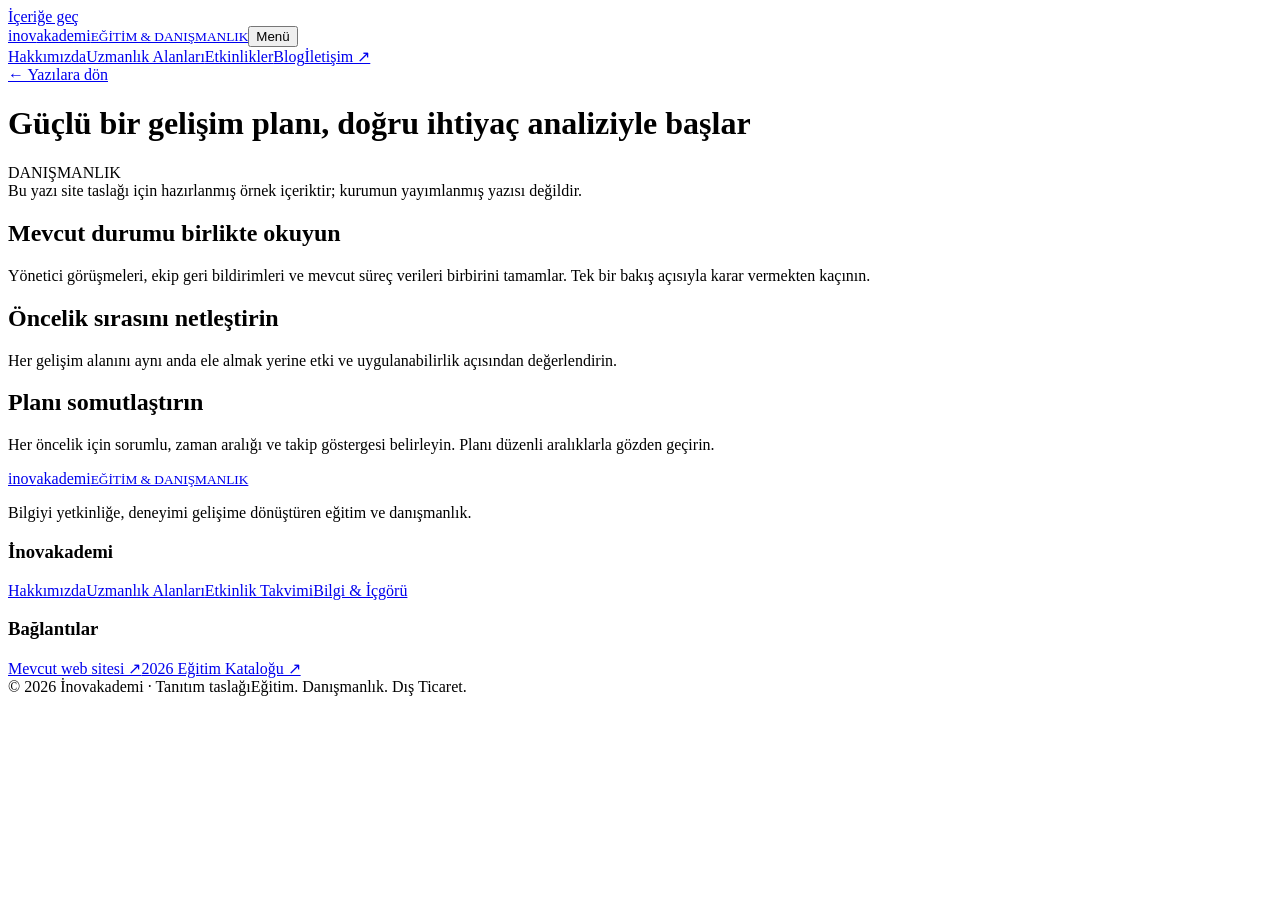
==== blog-analiz.html @ 39fcd48b "Add files via upload" ====
<!doctype html><html lang="tr"><head><meta charset="utf-8"><meta name="viewport" content="width=device-width, initial-scale=1"><title>Güçlü bir gelişim planı, doğru ihtiyaç analiziyle başlar | İnovakademi</title><meta name="description" content="İnovakademi: Kurumsal eğitim, danışmanlık ve dış ticarette deneyimle gelişen çözümler."><meta name="theme-color" content="#101f46"><link rel="stylesheet" href="assets/style.css"><script src="assets/main.js" defer></script></head><body><a class="skip" href="#main">İçeriğe geç</a><header><div class="wrap nav"><a class="brand" href="index.html" aria-label="İnovakademi ana sayfa">inov<span>akademi</span><small>EĞİTİM & DANIŞMANLIK</small></a><button class="menu" type="button" aria-expanded="false" aria-controls="navigation">Menü</button><nav id="navigation" aria-label="Ana gezinme"><a href="index.html#hakkimizda">Hakkımızda</a><a href="index.html#uzmanlik">Uzmanlık Alanları</a><a href="index.html#etkinlikler">Etkinlikler</a><a href="index.html#blog">Blog</a><a class="button" href="index.html#iletisim">İletişim ↗</a></nav></div></header><main id="main" class="wrap article"><a class="text-link" href="index.html#blog">← Yazılara dön</a><h1>Güçlü bir gelişim planı, doğru ihtiyaç analiziyle başlar</h1><span class="meta">DANIŞMANLIK</span><div class="demo">Bu yazı site taslağı için hazırlanmış örnek içeriktir; kurumun yayımlanmış yazısı değildir.</div><h2>Mevcut durumu birlikte okuyun</h2><p>Yönetici görüşmeleri, ekip geri bildirimleri ve mevcut süreç verileri birbirini tamamlar. Tek bir bakış açısıyla karar vermekten kaçının.</p><h2>Öncelik sırasını netleştirin</h2><p>Her gelişim alanını aynı anda ele almak yerine etki ve uygulanabilirlik açısından değerlendirin.</p><h2>Planı somutlaştırın</h2><p>Her öncelik için sorumlu, zaman aralığı ve takip göstergesi belirleyin. Planı düzenli aralıklarla gözden geçirin.</p></main><footer><div class="wrap"><div class="footer-grid"><div><a class="brand" href="index.html">inov<span>akademi</span><small>EĞİTİM & DANIŞMANLIK</small></a><p>Bilgiyi yetkinliğe, deneyimi gelişime dönüştüren eğitim ve danışmanlık.</p></div><div><h3>İnovakademi</h3><a href="index.html#hakkimizda">Hakkımızda</a><a href="index.html#uzmanlik">Uzmanlık Alanları</a><a href="index.html#etkinlikler">Etkinlik Takvimi</a><a href="index.html#blog">Bilgi & İçgörü</a></div><div><h3>Bağlantılar</h3><a href="https://inovakademi.com/" target="_blank" rel="noopener noreferrer">Mevcut web sitesi ↗</a><a href="https://inovakademi.com/wp-content/uploads/2026/08/Inovakademi-Egitim-Katalogu-2026.pdf" target="_blank" rel="noopener noreferrer">2026 Eğitim Kataloğu ↗</a></div></div><div class="legal"><span>© 2026 İnovakademi · Tanıtım taslağı</span><span>Eğitim. Danışmanlık. Dış Ticaret.</span></div></div></footer></body></html>
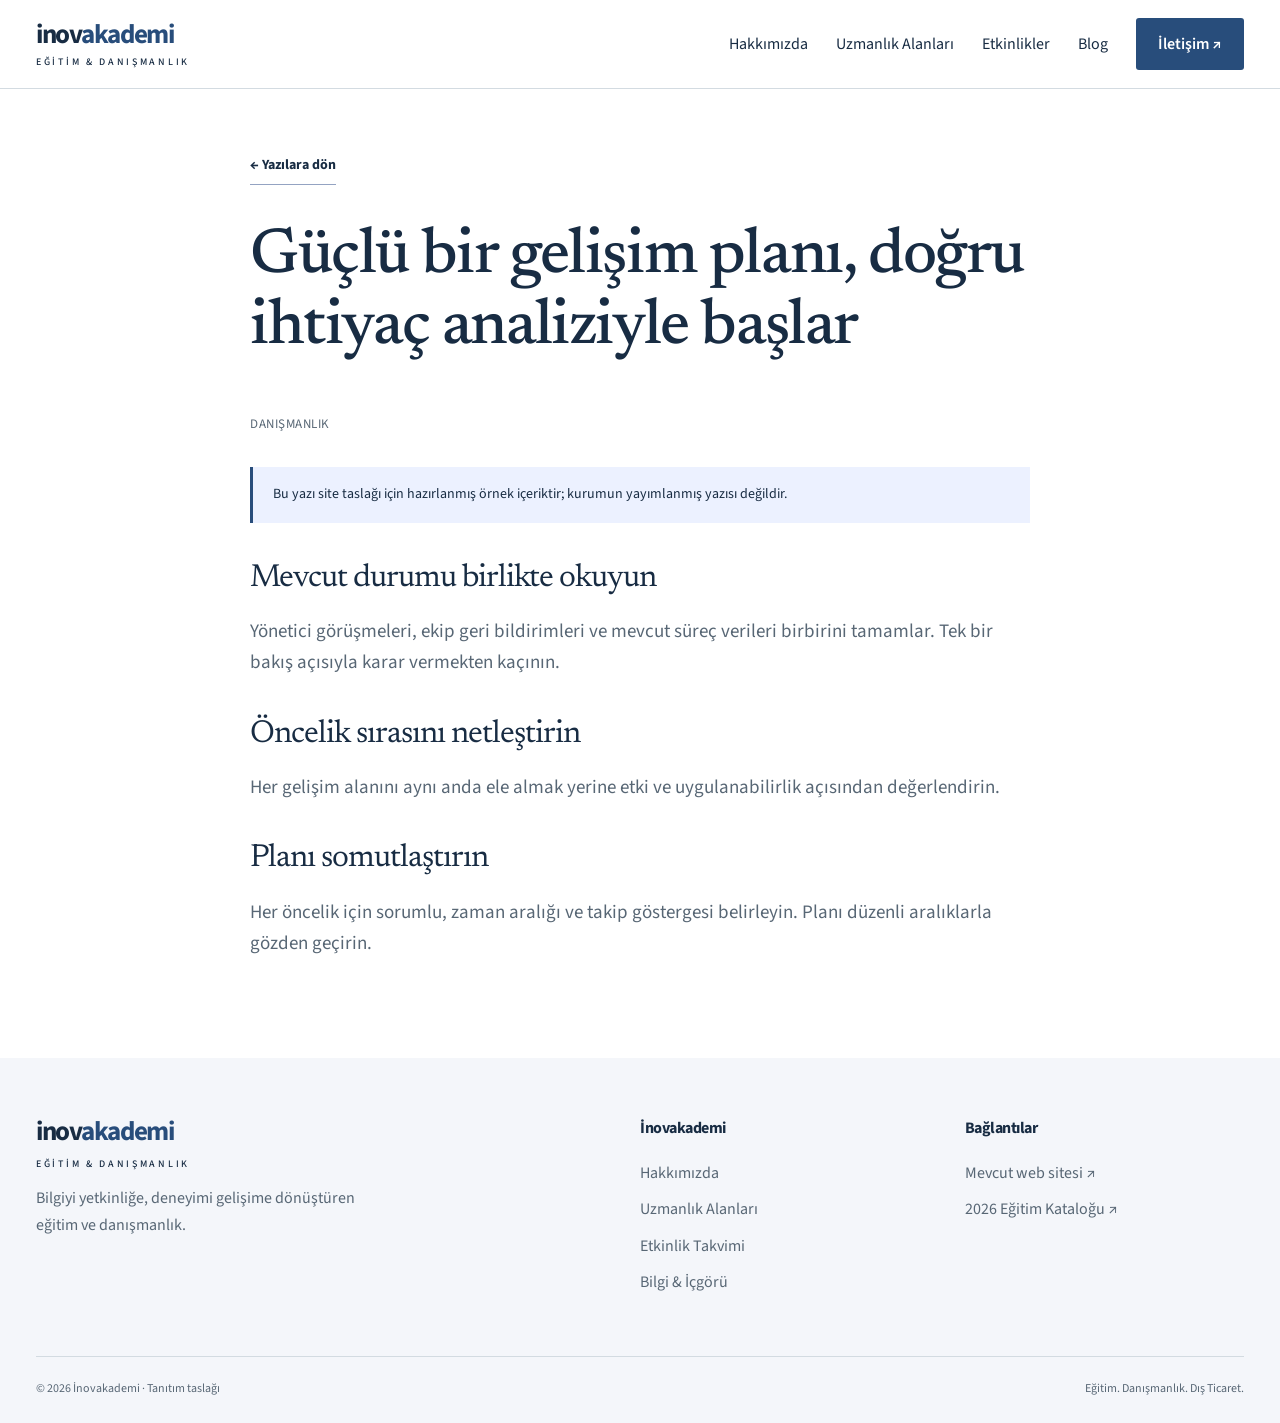
==== commit 5ea91d27: "Add files via upload" ====
--- a/blog-analiz.html
+++ b/blog-analiz.html
@@ -1 +1,84 @@
-<!doctype html><html lang="tr"><head><meta charset="utf-8"><meta name="viewport" content="width=device-width, initial-scale=1"><title>Güçlü bir gelişim planı, doğru ihtiyaç analiziyle başlar | İnovakademi</title><meta name="description" content="İnovakademi: Kurumsal eğitim, danışmanlık ve dış ticarette deneyimle gelişen çözümler."><meta name="theme-color" content="#101f46"><link rel="stylesheet" href="assets/style.css"><script src="assets/main.js" defer></script></head><body><a class="skip" href="#main">İçeriğe geç</a><header><div class="wrap nav"><a class="brand" href="index.html" aria-label="İnovakademi ana sayfa">inov<span>akademi</span><small>EĞİTİM & DANIŞMANLIK</small></a><button class="menu" type="button" aria-expanded="false" aria-controls="navigation">Menü</button><nav id="navigation" aria-label="Ana gezinme"><a href="index.html#hakkimizda">Hakkımızda</a><a href="index.html#uzmanlik">Uzmanlık Alanları</a><a href="index.html#etkinlikler">Etkinlikler</a><a href="index.html#blog">Blog</a><a class="button" href="index.html#iletisim">İletişim ↗</a></nav></div></header><main id="main" class="wrap article"><a class="text-link" href="index.html#blog">← Yazılara dön</a><h1>Güçlü bir gelişim planı, doğru ihtiyaç analiziyle başlar</h1><span class="meta">DANIŞMANLIK</span><div class="demo">Bu yazı site taslağı için hazırlanmış örnek içeriktir; kurumun yayımlanmış yazısı değildir.</div><h2>Mevcut durumu birlikte okuyun</h2><p>Yönetici görüşmeleri, ekip geri bildirimleri ve mevcut süreç verileri birbirini tamamlar. Tek bir bakış açısıyla karar vermekten kaçının.</p><h2>Öncelik sırasını netleştirin</h2><p>Her gelişim alanını aynı anda ele almak yerine etki ve uygulanabilirlik açısından değerlendirin.</p><h2>Planı somutlaştırın</h2><p>Her öncelik için sorumlu, zaman aralığı ve takip göstergesi belirleyin. Planı düzenli aralıklarla gözden geçirin.</p></main><footer><div class="wrap"><div class="footer-grid"><div><a class="brand" href="index.html">inov<span>akademi</span><small>EĞİTİM & DANIŞMANLIK</small></a><p>Bilgiyi yetkinliğe, deneyimi gelişime dönüştüren eğitim ve danışmanlık.</p></div><div><h3>İnovakademi</h3><a href="index.html#hakkimizda">Hakkımızda</a><a href="index.html#uzmanlik">Uzmanlık Alanları</a><a href="index.html#etkinlikler">Etkinlik Takvimi</a><a href="index.html#blog">Bilgi & İçgörü</a></div><div><h3>Bağlantılar</h3><a href="https://inovakademi.com/" target="_blank" rel="noopener noreferrer">Mevcut web sitesi ↗</a><a href="https://inovakademi.com/wp-content/uploads/2026/08/Inovakademi-Egitim-Katalogu-2026.pdf" target="_blank" rel="noopener noreferrer">2026 Eğitim Kataloğu ↗</a></div></div><div class="legal"><span>© 2026 İnovakademi · Tanıtım taslağı</span><span>Eğitim. Danışmanlık. Dış Ticaret.</span></div></div></footer></body></html>+<!doctype html><html lang="tr"><head><meta charset="utf-8"><meta name="viewport" content="width=device-width, initial-scale=1"><title>Güçlü bir gelişim planı, doğru ihtiyaç analiziyle başlar | İnovakademi</title><meta name="description" content="İnovakademi: Kurumsal eğitim, danışmanlık ve dış ticarette deneyimle gelişen çözümler."><meta name="theme-color" content="#101f46"><style>
+@font-face {
+  font-family: 'Newsreader';
+  font-style: normal;
+  font-weight: 400;
+  font-display: swap;
+  src: url(font-0.woff2) format('woff2');
+}
+@font-face {
+  font-family: 'Newsreader';
+  font-style: normal;
+  font-weight: 500;
+  font-display: swap;
+  src: url(font-1.woff2) format('woff2');
+}
+@font-face {
+  font-family: 'Source Sans 3';
+  font-style: normal;
+  font-weight: 400;
+  font-display: swap;
+  src: url(font-2.woff2) format('woff2');
+}
+@font-face {
+  font-family: 'Source Sans 3';
+  font-style: normal;
+  font-weight: 500;
+  font-display: swap;
+  src: url(font-3.woff2) format('woff2');
+}
+@font-face {
+  font-family: 'Source Sans 3';
+  font-style: normal;
+  font-weight: 600;
+  font-display: swap;
+  src: url(font-4.woff2) format('woff2');
+}
+@font-face {
+  font-family: 'Source Sans 3';
+  font-style: normal;
+  font-weight: 700;
+  font-display: swap;
+  src: url(font-5.woff2) format('woff2');
+}
+/* Marka renklerini buradan değiştirebilirsiniz. */
+:root{--navy:#101f46;--ink:#172541;--blue:#335fff;--muted:#58657c;--paper:#f4f6fa;--line:#dce2ed;--radius:22px}*{box-sizing:border-box}html{scroll-behavior:smooth;scroll-padding-top:100px}body{margin:0;font-family:Arial,Helvetica,sans-serif;color:var(--ink);background:white;line-height:1.65}a{color:inherit;text-decoration:none}button{font:inherit}a:focus-visible,button:focus-visible{outline:3px solid #557cff;outline-offset:6px}a:hover{color:#335fff}.wrap{width:min(1180px,calc(100% - 64px));margin:auto}.skip{position:absolute;left:20px;top:-100px;background:white;padding:12px;z-index:99}.skip:focus{top:10px}header{position:sticky;top:0;background:#fffffff5;backdrop-filter:blur(16px);z-index:20;border-bottom:1px solid var(--line)}.nav{min-height:88px;display:flex;align-items:center;justify-content:space-between;gap:30px}.brand{font-size:27px;font-weight:800;letter-spacing:-1.3px;line-height:1}.brand span{color:var(--blue)}.brand small{display:block;font-size:10px;letter-spacing:3.1px;font-weight:500;margin-top:9px}nav{display:flex;align-items:center;gap:27px;font-size:14px}.menu{display:none;background:white;border:1px solid var(--line);border-radius:8px;padding:8px 12px}.button{display:inline-flex;align-items:center;justify-content:center;gap:22px;background:var(--blue);color:white;border-radius:9px;padding:14px 22px;font-size:14px;font-weight:bold;transition:transform .2s,background .2s}.button:hover{background:#254bda;color:white;transform:translateY(-2px)}.button.light{background:white;color:var(--navy)}.hero{background:var(--navy);color:white;overflow:hidden;position:relative}.hero-inner{padding:95px 0 65px;position:relative}.eyebrow{text-transform:uppercase;letter-spacing:2.5px;font-size:12px;font-weight:bold;display:block;margin-bottom:24px;color:#506380}.hero .eyebrow{color:#b8c8ef}.hero h1{font-size:clamp(44px,5.4vw,74px);line-height:1.08;letter-spacing:-3px;max-width:800px;margin:0 0 28px;font-weight:500}.hero h1 em{font-style:normal;color:#9cb6ff}.hero p{color:#c5cfe2;max-width:555px;font-size:17px;margin:0 0 32px}.actions{display:flex;gap:24px;align-items:center;flex-wrap:wrap}.text-link{font-size:14px;font-weight:bold;border-bottom:1px solid #94a3c2;padding:9px 0}.hero-bottom{display:flex;justify-content:space-between;gap:20px;border-top:1px solid #ffffff26;margin-top:75px;padding-top:23px;color:#c5cfe2;font-size:12px;letter-spacing:1px}.orbit{position:absolute;right:-275px;top:25px;width:720px;height:720px;border:1px solid #ffffff20;border-radius:50%;pointer-events:none}.orbit:before,.orbit:after{content:'';position:absolute;inset:65px;border:1px solid #ffffff20;border-radius:50%}.orbit:after{inset:135px;border-color:#789cff66}.hero-inner>*{position:relative}.section{padding:90px 0}.section-head{display:flex;justify-content:space-between;align-items:end;gap:32px;margin-bottom:36px}h2{font-size:clamp(30px,3.2vw,44px);line-height:1.2;letter-spacing:-1.4px;font-weight:500;margin:0}h3{line-height:1.35;letter-spacing:-.5px}p{color:var(--muted)}.section-head p{max-width:390px;margin:0;font-size:15px}.stats{display:grid;grid-template-columns:repeat(3,1fr);border-bottom:1px solid var(--line);padding:48px 0;gap:40px}.stat{border-right:1px solid var(--line);padding-right:24px}.stat:last-child{border:0}.stat strong{display:block;font-size:46px;font-weight:500;line-height:1.2;letter-spacing:-2px}.stat span{display:block;margin-top:10px;font-size:14px;color:var(--muted)}.grid{display:grid;grid-template-columns:repeat(3,1fr);gap:23px}.service{padding:30px;background:var(--paper);border-radius:var(--radius)}.number{font-size:13px;color:var(--blue);font-weight:bold}.service h3{font-size:23px;margin:36px 0 14px}.service p{font-size:15px;margin:0}.tinted{background:var(--paper)}.event{display:flex;align-items:center;gap:28px;padding:28px 0;border-top:1px solid #d4dce8}.date{flex-shrink:0;width:76px;text-align:center;background:white;border:1px solid var(--line);border-radius:12px;padding:9px}.date strong{font-size:29px;line-height:1.2;display:block;font-weight:500}.date span{font-size:12px;color:var(--muted)}.event-info{flex:1}.meta{color:var(--muted);font-size:12px;letter-spacing:.7px}.event h3{font-size:23px;font-weight:500;margin:7px 0}.event .arrow{width:42px;height:42px;border:1px solid #c8d2e1;border-radius:50%;display:grid;place-items:center;font-size:20px}.event:hover h3{color:var(--blue)}.note{font-size:13px;color:var(--muted);margin-top:24px}.blog-card{border:1px solid var(--line);border-radius:var(--radius);overflow:hidden;transition:transform .2s}.blog-card:hover{transform:translateY(-5px)}.blog-art{height:190px;background:var(--navy);padding:26px;display:flex;justify-content:space-between;align-items:end;color:white;font-size:35px;letter-spacing:-1px;line-height:1.1}.blog-art b{align-self:start;font-size:12px;letter-spacing:2px;font-weight:normal}.blog-art.two{background:#dce6f7;color:var(--navy)}.blog-art.three{background:#345bf0}.blog-copy{padding:25px}.blog-copy h3{font-size:21px;font-weight:500;margin:12px 0 24px}.blog-copy .read{font-size:14px;font-weight:bold}.cta{background:var(--navy);color:white;border-radius:var(--radius);padding:46px;display:flex;align-items:center;justify-content:space-between;gap:35px;margin-bottom:75px}.cta p{color:#bdc9e0;margin-bottom:0}.cta h2{font-size:34px}footer{padding:60px 0 25px;background:#f4f6fa}.footer-grid{display:grid;grid-template-columns:2fr 1fr 1fr;gap:45px}.footer-grid p{max-width:360px;font-size:14px}.footer-grid h3{font-size:14px;margin:0 0 20px}.footer-grid a:not(.brand){display:block;font-size:14px;color:var(--muted);margin-bottom:10px}.legal{margin-top:50px;padding-top:22px;border-top:1px solid var(--line);display:flex;justify-content:space-between;gap:20px;color:var(--muted);font-size:12px}.article{max-width:780px;padding-top:60px;padding-bottom:80px;min-height:60vh}.article h1{font-size:clamp(34px,5vw,54px);line-height:1.12;letter-spacing:-1.8px;font-weight:500}.article h2{font-size:26px;margin:36px 0 16px}.article p,.article li{font-size:17px;color:var(--muted)}.demo{background:#ecf1ff;border-left:3px solid var(--blue);padding:16px 20px;font-size:14px;margin:30px 0}.hero h1,.hero p,.hero .actions{animation:arrive .85s both}.hero p{animation-delay:.1s}.hero .actions{animation-delay:.2s}@keyframes arrive{from{opacity:0;transform:translateY(15px)}to{opacity:1;transform:none}}@media(max-width:900px){nav{gap:15px}.nav{gap:15px}.hero h1{max-width:650px}.grid{gap:15px}.service{padding:24px}.section{padding:65px 0}.section-head{align-items:start;flex-direction:column}.hero-inner{padding-top:70px}}@media(max-width:700px){.wrap{width:calc(100% - 36px)}.nav{min-height:76px;flex-wrap:wrap}.brand{font-size:24px}.menu{display:block}nav{width:100%;flex-direction:column;align-items:stretch;padding-bottom:20px;gap:0}nav a{padding:12px 0}html.js nav{display:none}html.js nav.open{display:flex}.hero-inner{padding:55px 0 30px}.hero h1{font-size:46px;letter-spacing:-2px}.hero p{font-size:16px}.hero-bottom{margin-top:45px;flex-direction:column;font-size:11px}.orbit{right:-520px}.stats{gap:22px;grid-template-columns:1fr;padding:35px 0}.stat{border-right:0;border-bottom:1px solid var(--line);padding-bottom:22px}.stat strong{font-size:39px}.stat:last-child{padding-bottom:0}.grid{grid-template-columns:1fr;gap:20px}.service h3{margin-top:20px}.event{gap:16px}.event h3{font-size:19px}.event .arrow{display:none}.date{width:65px}.cta{padding:28px;flex-direction:column;align-items:start;margin-bottom:45px}.cta h2{font-size:29px}.footer-grid{grid-template-columns:1fr 1fr;gap:28px}.footer-grid>div:first-child{grid-column:1/-1}.legal{flex-direction:column}.section{padding:50px 0}}@media(prefers-reduced-motion:reduce){html{scroll-behavior:auto}*,*:before,*:after{animation:none!important;transition:none!important}}
+
+
+/* Eylül 2026 — video açılışı ve editoryal tipografi */
+:root{--blue:#284d7b;--navy:#122442;--ink:#182c43;--paper:#f2f4f5;--muted:#586775;--line:#d3dbe1;--radius:5px}body{font-family:'Source Sans 3',Arial,sans-serif;font-size:18px}h1,h2,.stat strong{font-family:'Newsreader',Georgia,serif;font-weight:400;font-optical-sizing:auto}h2{font-size:clamp(34px,3.5vw,49px);letter-spacing:-1px}.wrap{width:min(1240px,calc(100% - 72px))}.brand{font-family:'Source Sans 3',Arial,sans-serif;letter-spacing:-1.3px}.brand small{font-size:10px;letter-spacing:2.7px}nav{font-size:16px;gap:28px}.button{border-radius:3px;font-size:16px;font-weight:600;padding:13px 22px;gap:20px}.eyebrow{font-size:13px;letter-spacing:1.8px;font-weight:600}.section{padding:84px 0}.section-head p{font-size:18px}.hero{margin:18px;border:8px solid var(--navy);border-radius:3px;background:#14293d;isolation:isolate}.hero-video{position:absolute;inset:0;width:100%;height:100%;object-fit:cover;object-position:50% 50%;z-index:-3}.hero:after{content:'';position:absolute;inset:0;z-index:-2;background:linear-gradient(90deg,rgba(6,20,35,.85),rgba(6,20,35,.47) 56%,rgba(6,20,35,.17)),linear-gradient(0deg,rgba(6,20,35,.75),transparent 60%);pointer-events:none}.hero-inner{min-height:min(780px,calc(100svh - 140px));padding:80px 0 30px;display:flex;flex-direction:column;justify-content:center}.hero .eyebrow{color:#e3eaf0}.hero h1{font-size:clamp(58px,6.5vw,94px);line-height:1.01;letter-spacing:-2.8px;max-width:850px;margin:0 0 25px;text-wrap:balance}.hero h1 em{color:#fff;font-style:normal}.hero p{color:#e2e7eb;font-size:20px;max-width:580px;line-height:1.55}.hero .actions{gap:28px}.hero .text-link{color:white;font-size:16px}.hero-bottom{margin-top:70px;padding-top:20px;color:#e2e7eb;align-items:center;letter-spacing:.4px;font-size:14px}.video-toggle{color:white;background:#0c203955;border:1px solid #ffffff70;border-radius:3px;padding:9px 15px;cursor:pointer;font-size:14px;min-height:44px}.video-toggle:hover{background:#10233e}.video-status{font-size:13px;color:#e2e7eb;max-width:270px}.video-tools{display:flex;align-items:center;gap:15px}.reading-strip{display:grid;grid-template-columns:170px 1fr 1fr 1fr;gap:27px;padding-top:28px;padding-bottom:30px;border-bottom:1px solid var(--line)}.reading-label{color:var(--muted);font-size:13px;letter-spacing:1.3px;padding-top:5px}.reading-strip a{display:block;border-left:1px solid var(--line);padding-left:25px;font-size:18px;line-height:1.3}.reading-strip a span{display:block;font-size:12px;letter-spacing:1px;color:var(--muted);margin-bottom:9px}.reading-strip a b{font-weight:500}.stats{padding:50px 0 42px}.stat strong{font-size:53px;letter-spacing:-1px}.stat span{font-size:16px}.service{border-radius:0;background:none;padding:25px 30px 10px 0;border-top:2px solid var(--navy)}.service h3{font-family:'Newsreader',Georgia,serif;font-size:31px;line-height:1.14;font-weight:400;margin:25px 0 18px}.service p{font-size:18px}.number{font-size:13px;letter-spacing:.8px}.event h3{font-size:24px;font-weight:500;letter-spacing:-.3px}.meta{font-size:13px;letter-spacing:.5px}.date{border-radius:3px}.date strong{font-family:'Newsreader',Georgia,serif;font-size:34px}.event .arrow{border-radius:0;border:0;font-size:25px}.blog-card{border:0;border-top:1px solid var(--line);border-radius:0}.blog-card:hover{transform:none}.blog-art{height:auto;min-height:92px;background:transparent!important;color:var(--muted)!important;border-bottom:1px solid var(--line);padding:20px 0;align-items:center;font-family:'Newsreader',Georgia,serif;font-size:26px}.blog-art b{font-family:'Source Sans 3',Arial,sans-serif;align-self:center;color:var(--muted);font-size:14px}.blog-copy{padding:24px 0}.blog-copy h3{font-family:'Newsreader',Georgia,serif;font-size:29px;letter-spacing:-.4px;line-height:1.15}.blog-copy .read{font-size:16px;font-weight:500}.cta{border-radius:3px;padding:48px;align-items:stretch}.cta h2{font-size:43px}.contact-intro{flex:1;min-width:0}.contact-options{min-width:300px;display:grid;gap:0}.contact-card{display:flex;flex-direction:column;gap:6px;color:#fff;border-bottom:1px solid #ffffff40;padding:16px 0}.contact-card:hover{color:#d1e2f4}.contact-card strong{font-size:24px;font-weight:400;overflow-wrap:anywhere}.contact-label{font-size:12px;letter-spacing:1.7px;display:flex;justify-content:space-between}.contact-card>span:last-child{font-size:14px;color:#c4d1e2}.contact-intro .contact-demo{font-size:13px;color:#c4d1e2;margin-top:22px}.footer-grid p,.footer-grid a:not(.brand){font-size:16px}.footer-grid h3{font-size:16px}.article h1{font-size:clamp(42px,5vw,66px);letter-spacing:-1.4px}.article p,.article li{font-size:19px}.article h2{font-size:32px}.note{font-size:14px}a:focus-visible,button:focus-visible{outline:3px solid #6b9bd0;outline-offset:4px}.hero h1,.hero p,.hero .actions{animation:none}@media(max-width:1000px){nav{gap:16px;font-size:14px}.hero-inner{min-height:660px}.reading-strip{grid-template-columns:1fr 1fr 1fr}.reading-label{grid-column:1/-1}.reading-strip a:first-of-type{border:0;padding-left:0}.cta{flex-direction:column}.contact-options{grid-template-columns:1fr 1fr;gap:24px}}@media(max-width:700px){.wrap{width:calc(100% - 36px)}.hero{margin:8px;border-width:5px}.hero-inner{min-height:660px;padding:50px 0 24px}.hero h1{font-size:clamp(47px,11vw,64px);letter-spacing:-1.4px;line-height:1.04}.hero p{font-size:18px}.hero-bottom{margin-top:40px;align-items:start;gap:18px}.hero-bottom>span{font-size:12px}.hero .actions{gap:18px}.hero-video{object-position:60% center}.reading-strip{grid-template-columns:1fr;gap:0;padding:20px 0}.reading-label{padding-bottom:15px}.reading-strip a,.reading-strip a:first-of-type{border:0;border-top:1px solid var(--line);padding:14px 0;display:block}.reading-strip a span{margin-bottom:5px}.section{padding:52px 0}.service{padding:22px 0 10px}.cta{padding:28px}.cta h2{font-size:35px}.contact-options{grid-template-columns:1fr;min-width:0;gap:0}.video-tools{align-items:start;flex-direction:column;gap:6px}.stat strong{font-size:47px}.section-head p{font-size:17px}nav{font-size:16px}.article{padding-top:40px}.article h1{overflow-wrap:anywhere}}@media(prefers-reduced-motion:reduce){html{scroll-behavior:auto}}
+
+</style></head><body><a class="skip" href="#main">İçeriğe geç</a><header><div class="wrap nav"><a class="brand" href="index.html" aria-label="İnovakademi ana sayfa">inov<span>akademi</span><small>EĞİTİM & DANIŞMANLIK</small></a><button class="menu" type="button" aria-expanded="false" aria-controls="navigation">Menü</button><nav id="navigation" aria-label="Ana gezinme"><a href="index.html#hakkimizda">Hakkımızda</a><a href="index.html#uzmanlik">Uzmanlık Alanları</a><a href="index.html#etkinlikler">Etkinlikler</a><a href="index.html#blog">Blog</a><a class="button" href="index.html#iletisim">İletişim ↗</a></nav></div></header><main id="main" class="wrap article"><a class="text-link" href="index.html#blog">← Yazılara dön</a><h1>Güçlü bir gelişim planı, doğru ihtiyaç analiziyle başlar</h1><span class="meta">DANIŞMANLIK</span><div class="demo">Bu yazı site taslağı için hazırlanmış örnek içeriktir; kurumun yayımlanmış yazısı değildir.</div><h2>Mevcut durumu birlikte okuyun</h2><p>Yönetici görüşmeleri, ekip geri bildirimleri ve mevcut süreç verileri birbirini tamamlar. Tek bir bakış açısıyla karar vermekten kaçının.</p><h2>Öncelik sırasını netleştirin</h2><p>Her gelişim alanını aynı anda ele almak yerine etki ve uygulanabilirlik açısından değerlendirin.</p><h2>Planı somutlaştırın</h2><p>Her öncelik için sorumlu, zaman aralığı ve takip göstergesi belirleyin. Planı düzenli aralıklarla gözden geçirin.</p></main><footer><div class="wrap"><div class="footer-grid"><div><a class="brand" href="index.html">inov<span>akademi</span><small>EĞİTİM & DANIŞMANLIK</small></a><p>Bilgiyi yetkinliğe, deneyimi gelişime dönüştüren eğitim ve danışmanlık.</p></div><div><h3>İnovakademi</h3><a href="index.html#hakkimizda">Hakkımızda</a><a href="index.html#uzmanlik">Uzmanlık Alanları</a><a href="index.html#etkinlikler">Etkinlik Takvimi</a><a href="index.html#blog">Bilgi & İçgörü</a></div><div><h3>Bağlantılar</h3><a href="https://inovakademi.com/" target="_blank" rel="noopener noreferrer">Mevcut web sitesi ↗</a><a href="https://inovakademi.com/wp-content/uploads/2026/08/Inovakademi-Egitim-Katalogu-2026.pdf" target="_blank" rel="noopener noreferrer">2026 Eğitim Kataloğu ↗</a></div></div><div class="legal"><span>© 2026 İnovakademi · Tanıtım taslağı</span><span>Eğitim. Danışmanlık. Dış Ticaret.</span></div></div></footer><script>
+// Menü, klavye kullanımı ve ekrana girince çalışan deneyim sayacı.
+document.documentElement.classList.add('js');
+const menu = document.querySelector('.menu');
+const nav = document.querySelector('#navigation');
+function closeMenu(){nav.classList.remove('open');menu.setAttribute('aria-expanded','false');menu.textContent='Menü';}
+menu.addEventListener('click',()=>{const open=nav.classList.toggle('open');menu.setAttribute('aria-expanded',String(open));menu.textContent=open?'Kapat':'Menü';});
+nav.querySelectorAll('a').forEach(a=>a.addEventListener('click',closeMenu));
+document.addEventListener('keydown',e=>{if(e.key==='Escape' && nav.classList.contains('open')){closeMenu();menu.focus();}});
+const reduced=window.matchMedia('(prefers-reduced-motion: reduce)').matches;
+const count=document.querySelector('[data-count]');
+if(count && !reduced && 'IntersectionObserver' in window){const observer=new IntersectionObserver(entries=>{if(!entries[0].isIntersecting)return;observer.disconnect();let start;const target=Number(count.dataset.count);function tick(now){if(!start)start=now;const t=Math.min((now-start)/1000,1);count.textContent=Math.round(target*(1-Math.pow(1-t,3)))+'+';if(t<1)requestAnimationFrame(tick);}requestAnimationFrame(tick);},{threshold:.6});observer.observe(count);}
+
+
+// Video dekoratiftir; ses, hareket ve veri tercihlerine saygı gösterir.
+const video=document.querySelector('.hero-video');
+if(video){
+ const control=document.querySelector('.video-toggle');
+ const status=document.querySelector('.video-status');
+ const media=window.matchMedia('(prefers-reduced-motion: reduce)');
+ let userPaused=false,started=false;
+ function label(){control.textContent=video.paused?'Videoyu oynat':'Videoyu duraklat';control.setAttribute('aria-label',control.textContent);}
+ async function play(){if(!started){video.src=video.dataset.src;started=true;}video.muted=true;try{await video.play();status.textContent='';}catch(e){status.textContent='Video için oynat düğmesine basın.';}label();}
+ control.hidden=false;
+ control.addEventListener('click',()=>{if(video.paused){userPaused=false;play();}else{userPaused=true;video.pause();}});
+ video.addEventListener('play',label);video.addEventListener('pause',label);
+ video.addEventListener('error',()=>{status.textContent='Video yüklenemedi; kapak görseli gösteriliyor.';video.removeAttribute('src');video.load();started=false;userPaused=true;label();});
+ if(!media.matches && !navigator.connection?.saveData)play();
+ document.addEventListener('visibilitychange',()=>{if(document.hidden)video.pause();else if(started && !userPaused && !media.matches)play();});
+ media.addEventListener('change',e=>{if(e.matches)video.pause();});
+ label();
+}
+
+</script></body></html>
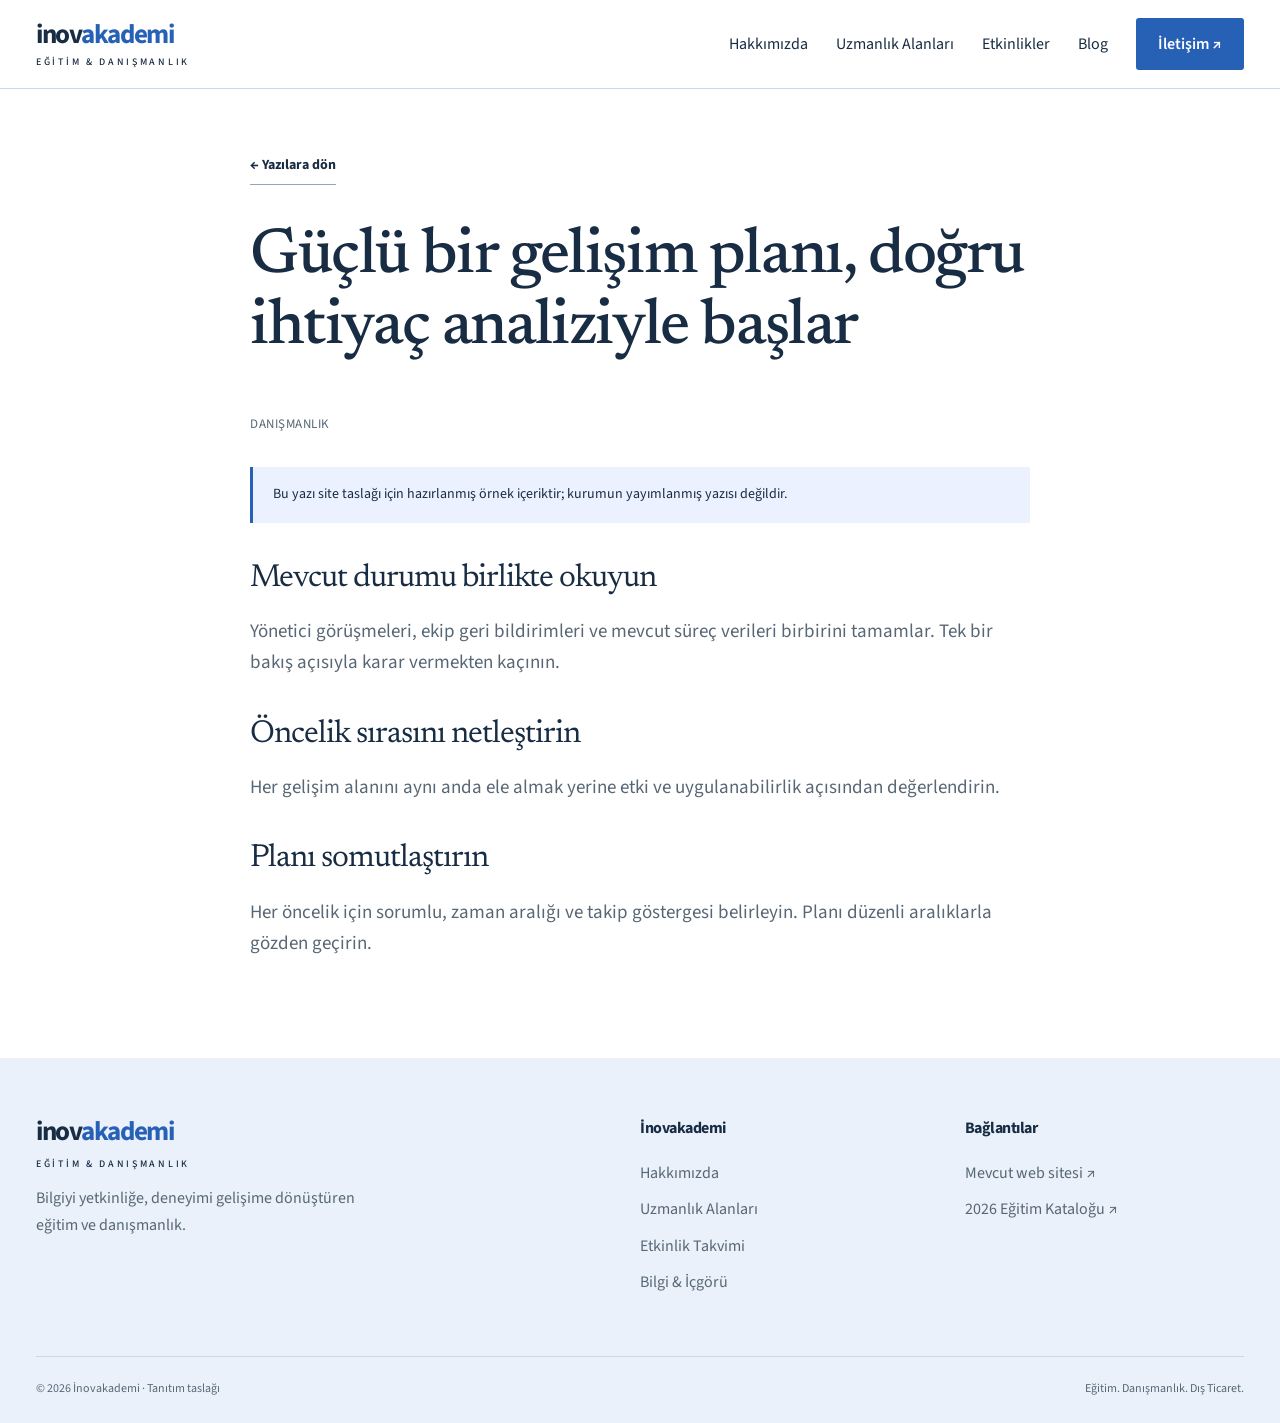
==== commit 524af075: "Add files via upload" ====
--- a/blog-analiz.html
+++ b/blog-analiz.html
@@ -48,6 +48,10 @@
 /* Eylül 2026 — video açılışı ve editoryal tipografi */
 :root{--blue:#284d7b;--navy:#122442;--ink:#182c43;--paper:#f2f4f5;--muted:#586775;--line:#d3dbe1;--radius:5px}body{font-family:'Source Sans 3',Arial,sans-serif;font-size:18px}h1,h2,.stat strong{font-family:'Newsreader',Georgia,serif;font-weight:400;font-optical-sizing:auto}h2{font-size:clamp(34px,3.5vw,49px);letter-spacing:-1px}.wrap{width:min(1240px,calc(100% - 72px))}.brand{font-family:'Source Sans 3',Arial,sans-serif;letter-spacing:-1.3px}.brand small{font-size:10px;letter-spacing:2.7px}nav{font-size:16px;gap:28px}.button{border-radius:3px;font-size:16px;font-weight:600;padding:13px 22px;gap:20px}.eyebrow{font-size:13px;letter-spacing:1.8px;font-weight:600}.section{padding:84px 0}.section-head p{font-size:18px}.hero{margin:18px;border:8px solid var(--navy);border-radius:3px;background:#14293d;isolation:isolate}.hero-video{position:absolute;inset:0;width:100%;height:100%;object-fit:cover;object-position:50% 50%;z-index:-3}.hero:after{content:'';position:absolute;inset:0;z-index:-2;background:linear-gradient(90deg,rgba(6,20,35,.85),rgba(6,20,35,.47) 56%,rgba(6,20,35,.17)),linear-gradient(0deg,rgba(6,20,35,.75),transparent 60%);pointer-events:none}.hero-inner{min-height:min(780px,calc(100svh - 140px));padding:80px 0 30px;display:flex;flex-direction:column;justify-content:center}.hero .eyebrow{color:#e3eaf0}.hero h1{font-size:clamp(58px,6.5vw,94px);line-height:1.01;letter-spacing:-2.8px;max-width:850px;margin:0 0 25px;text-wrap:balance}.hero h1 em{color:#fff;font-style:normal}.hero p{color:#e2e7eb;font-size:20px;max-width:580px;line-height:1.55}.hero .actions{gap:28px}.hero .text-link{color:white;font-size:16px}.hero-bottom{margin-top:70px;padding-top:20px;color:#e2e7eb;align-items:center;letter-spacing:.4px;font-size:14px}.video-toggle{color:white;background:#0c203955;border:1px solid #ffffff70;border-radius:3px;padding:9px 15px;cursor:pointer;font-size:14px;min-height:44px}.video-toggle:hover{background:#10233e}.video-status{font-size:13px;color:#e2e7eb;max-width:270px}.video-tools{display:flex;align-items:center;gap:15px}.reading-strip{display:grid;grid-template-columns:170px 1fr 1fr 1fr;gap:27px;padding-top:28px;padding-bottom:30px;border-bottom:1px solid var(--line)}.reading-label{color:var(--muted);font-size:13px;letter-spacing:1.3px;padding-top:5px}.reading-strip a{display:block;border-left:1px solid var(--line);padding-left:25px;font-size:18px;line-height:1.3}.reading-strip a span{display:block;font-size:12px;letter-spacing:1px;color:var(--muted);margin-bottom:9px}.reading-strip a b{font-weight:500}.stats{padding:50px 0 42px}.stat strong{font-size:53px;letter-spacing:-1px}.stat span{font-size:16px}.service{border-radius:0;background:none;padding:25px 30px 10px 0;border-top:2px solid var(--navy)}.service h3{font-family:'Newsreader',Georgia,serif;font-size:31px;line-height:1.14;font-weight:400;margin:25px 0 18px}.service p{font-size:18px}.number{font-size:13px;letter-spacing:.8px}.event h3{font-size:24px;font-weight:500;letter-spacing:-.3px}.meta{font-size:13px;letter-spacing:.5px}.date{border-radius:3px}.date strong{font-family:'Newsreader',Georgia,serif;font-size:34px}.event .arrow{border-radius:0;border:0;font-size:25px}.blog-card{border:0;border-top:1px solid var(--line);border-radius:0}.blog-card:hover{transform:none}.blog-art{height:auto;min-height:92px;background:transparent!important;color:var(--muted)!important;border-bottom:1px solid var(--line);padding:20px 0;align-items:center;font-family:'Newsreader',Georgia,serif;font-size:26px}.blog-art b{font-family:'Source Sans 3',Arial,sans-serif;align-self:center;color:var(--muted);font-size:14px}.blog-copy{padding:24px 0}.blog-copy h3{font-family:'Newsreader',Georgia,serif;font-size:29px;letter-spacing:-.4px;line-height:1.15}.blog-copy .read{font-size:16px;font-weight:500}.cta{border-radius:3px;padding:48px;align-items:stretch}.cta h2{font-size:43px}.contact-intro{flex:1;min-width:0}.contact-options{min-width:300px;display:grid;gap:0}.contact-card{display:flex;flex-direction:column;gap:6px;color:#fff;border-bottom:1px solid #ffffff40;padding:16px 0}.contact-card:hover{color:#d1e2f4}.contact-card strong{font-size:24px;font-weight:400;overflow-wrap:anywhere}.contact-label{font-size:12px;letter-spacing:1.7px;display:flex;justify-content:space-between}.contact-card>span:last-child{font-size:14px;color:#c4d1e2}.contact-intro .contact-demo{font-size:13px;color:#c4d1e2;margin-top:22px}.footer-grid p,.footer-grid a:not(.brand){font-size:16px}.footer-grid h3{font-size:16px}.article h1{font-size:clamp(42px,5vw,66px);letter-spacing:-1.4px}.article p,.article li{font-size:19px}.article h2{font-size:32px}.note{font-size:14px}a:focus-visible,button:focus-visible{outline:3px solid #6b9bd0;outline-offset:4px}.hero h1,.hero p,.hero .actions{animation:none}@media(max-width:1000px){nav{gap:16px;font-size:14px}.hero-inner{min-height:660px}.reading-strip{grid-template-columns:1fr 1fr 1fr}.reading-label{grid-column:1/-1}.reading-strip a:first-of-type{border:0;padding-left:0}.cta{flex-direction:column}.contact-options{grid-template-columns:1fr 1fr;gap:24px}}@media(max-width:700px){.wrap{width:calc(100% - 36px)}.hero{margin:8px;border-width:5px}.hero-inner{min-height:660px;padding:50px 0 24px}.hero h1{font-size:clamp(47px,11vw,64px);letter-spacing:-1.4px;line-height:1.04}.hero p{font-size:18px}.hero-bottom{margin-top:40px;align-items:start;gap:18px}.hero-bottom>span{font-size:12px}.hero .actions{gap:18px}.hero-video{object-position:60% center}.reading-strip{grid-template-columns:1fr;gap:0;padding:20px 0}.reading-label{padding-bottom:15px}.reading-strip a,.reading-strip a:first-of-type{border:0;border-top:1px solid var(--line);padding:14px 0;display:block}.reading-strip a span{margin-bottom:5px}.section{padding:52px 0}.service{padding:22px 0 10px}.cta{padding:28px}.cta h2{font-size:35px}.contact-options{grid-template-columns:1fr;min-width:0;gap:0}.video-tools{align-items:start;flex-direction:column;gap:6px}.stat strong{font-size:47px}.section-head p{font-size:17px}nav{font-size:16px}.article{padding-top:40px}.article h1{overflow-wrap:anywhere}}@media(prefers-reduced-motion:reduce){html{scroll-behavior:auto}}
 
+
+/* Mavi tonlar, hafif cam yüzeyler ve geniş yazı slaytı */
+:root{--blue:#2761b6;--navy:#102b53;--paper:#eef4fb;--line:#c9d8eb}.hero{border-color:#173963}.hero:after{background:linear-gradient(90deg,rgba(5,22,44,.53),rgba(9,33,57,.20) 57%,rgba(9,33,57,.04)),linear-gradient(0deg,rgba(8,29,51,.38),transparent 48%)}.hero h1{text-shadow:0 2px 22px #071a3266}.hero p{text-shadow:0 1px 8px #071a32;color:white}.hero .eyebrow{text-shadow:0 1px 6px #071a32}.hero .actions{width:fit-content;background:#16365930;backdrop-filter:blur(12px);-webkit-backdrop-filter:blur(12px);border:1px solid #ffffff55;border-radius:12px;padding:12px 16px}.video-toggle{background:#17375855;backdrop-filter:blur(12px)}.stats{background:linear-gradient(115deg,#eff6ff,#e4edfa);border:1px solid #cedcf0;border-radius:14px;margin-top:35px;padding:35px}.stat strong{color:#173e76}.stat span{color:#405775}.section-head h2{color:#12335f}.service{padding:28px;background:linear-gradient(145deg,#f6faff,#eaf2ff);border:1px solid #d0def0;border-top:3px solid #457fc4;border-radius:12px;transition:transform .22s,box-shadow .22s}.service:hover{transform:translateY(-4px);box-shadow:0 16px 30px #193d7210}.service:nth-child(2){background:linear-gradient(145deg,#16355f,#214c7c);color:white;border-color:#315d8f}.service:nth-child(2) p{color:#d8e5f5}.service:nth-child(2) .number{color:#b9d7ff}.service h3{font-size:29px}.tinted{background:linear-gradient(110deg,#e8f1fc,#f5f8fd)}.event{transition:background .2s,padding .2s}.event:hover{background:#dbe9fa;padding-left:12px;padding-right:12px}.date{border-color:#bcd1ec;background:#fafdff;color:#204e89}.blog-card{border-radius:10px;background:#f0f5fc;border:1px solid #d5e2f3;transition:box-shadow .2s,transform .2s}.blog-card:hover{transform:translateY(-3px);box-shadow:0 12px 24px #16376012}.blog-art{padding:20px;color:#204f88!important;background:#e4eefb!important}.blog-copy{padding:24px}.cta{background:linear-gradient(115deg,#10294c,#214f85);border-radius:14px}.contact-card{padding:17px 20px;background:#ffffff0b;backdrop-filter:blur(10px);border:1px solid #ffffff25;border-radius:10px}.contact-options{gap:12px}.contact-card:hover{background:#ffffff17}footer{background:#eaf1fa}.feature-wrap{padding-top:38px;padding-bottom:5px}.wide-slider{background:linear-gradient(110deg,#102c55,#214c7c);border:1px solid #365d8d;border-radius:15px;overflow:hidden;box-shadow:0 16px 35px #14345c15;color:white}.wide-slide{display:grid;grid-template-columns:1fr 42%;min-height:285px;align-items:stretch;color:white}.wide-slide[hidden]{display:none}.wide-slide:hover{color:white}.wide-copy{padding:35px 42px;display:flex;flex-direction:column;justify-content:center;align-items:start}.wide-copy .meta{color:#bdd7fa;letter-spacing:1.7px}.wide-copy h2{font-size:clamp(30px,3vw,43px);line-height:1.12;margin:14px 0;max-width:540px;color:#fff}.wide-copy p{color:#d7e6f9;font-size:17px;margin:0 0 20px;max-width:520px}.wide-copy .read-more{font-size:16px;border-bottom:1px solid #a5c8f1;padding-bottom:4px}.wide-slide:hover .read-more{border-color:white}.wide-image{position:relative;min-height:285px;background:#244a72;overflow:hidden}.wide-image img{position:absolute;width:100%;height:100%;object-fit:cover;transition:transform .5s}.wide-slide:hover img{transform:scale(1.025)}.wide-image:after{content:'';position:absolute;inset:0;background:linear-gradient(90deg,#17365b45,transparent 65%)}.wide-controls{display:flex;justify-content:space-between;align-items:center;gap:16px;padding:11px 25px;background:#ffffff0b;backdrop-filter:blur(15px);border-top:1px solid #ffffff25}.wide-dots{display:flex;gap:7px}.wide-controls button{min-height:40px;min-width:40px;border:1px solid #ffffff40;background:transparent;color:white;border-radius:7px;cursor:pointer;font:inherit;font-size:14px;padding:7px 12px}.wide-controls button:hover{background:#ffffff18}.wide-controls button[aria-current="true"]{background:#e1edff;color:#143760}.wide-actions{display:flex;gap:8px}.wide-slide:focus-visible{outline-offset:-5px}.wide-status{font-size:14px;color:#d7e6f9;margin-left:12px}@media(max-width:700px){.hero .actions{padding:12px;gap:16px}.hero .text-link{font-size:14px}.stats{padding:25px;gap:20px}.feature-wrap{padding-top:23px}.wide-slide{grid-template-columns:1fr}.wide-copy{padding:26px;order:2}.wide-image{min-height:185px;order:1}.wide-copy h2{font-size:32px}.wide-copy p{font-size:16px}.wide-controls{padding:10px 12px;flex-wrap:wrap;gap:8px}.wide-status{display:none}.wide-actions{gap:5px}.wide-controls button{padding:7px 9px}.service{padding:25px}.contact-card{padding:18px}.hero-inner{min-height:660px}}@media(prefers-reduced-motion:reduce){.wide-image img,.service,.blog-card,.event{transition:none}}
+
 </style></head><body><a class="skip" href="#main">İçeriğe geç</a><header><div class="wrap nav"><a class="brand" href="index.html" aria-label="İnovakademi ana sayfa">inov<span>akademi</span><small>EĞİTİM & DANIŞMANLIK</small></a><button class="menu" type="button" aria-expanded="false" aria-controls="navigation">Menü</button><nav id="navigation" aria-label="Ana gezinme"><a href="index.html#hakkimizda">Hakkımızda</a><a href="index.html#uzmanlik">Uzmanlık Alanları</a><a href="index.html#etkinlikler">Etkinlikler</a><a href="index.html#blog">Blog</a><a class="button" href="index.html#iletisim">İletişim ↗</a></nav></div></header><main id="main" class="wrap article"><a class="text-link" href="index.html#blog">← Yazılara dön</a><h1>Güçlü bir gelişim planı, doğru ihtiyaç analiziyle başlar</h1><span class="meta">DANIŞMANLIK</span><div class="demo">Bu yazı site taslağı için hazırlanmış örnek içeriktir; kurumun yayımlanmış yazısı değildir.</div><h2>Mevcut durumu birlikte okuyun</h2><p>Yönetici görüşmeleri, ekip geri bildirimleri ve mevcut süreç verileri birbirini tamamlar. Tek bir bakış açısıyla karar vermekten kaçının.</p><h2>Öncelik sırasını netleştirin</h2><p>Her gelişim alanını aynı anda ele almak yerine etki ve uygulanabilirlik açısından değerlendirin.</p><h2>Planı somutlaştırın</h2><p>Her öncelik için sorumlu, zaman aralığı ve takip göstergesi belirleyin. Planı düzenli aralıklarla gözden geçirin.</p></main><footer><div class="wrap"><div class="footer-grid"><div><a class="brand" href="index.html">inov<span>akademi</span><small>EĞİTİM & DANIŞMANLIK</small></a><p>Bilgiyi yetkinliğe, deneyimi gelişime dönüştüren eğitim ve danışmanlık.</p></div><div><h3>İnovakademi</h3><a href="index.html#hakkimizda">Hakkımızda</a><a href="index.html#uzmanlik">Uzmanlık Alanları</a><a href="index.html#etkinlikler">Etkinlik Takvimi</a><a href="index.html#blog">Bilgi & İçgörü</a></div><div><h3>Bağlantılar</h3><a href="https://inovakademi.com/" target="_blank" rel="noopener noreferrer">Mevcut web sitesi ↗</a><a href="https://inovakademi.com/wp-content/uploads/2026/08/Inovakademi-Egitim-Katalogu-2026.pdf" target="_blank" rel="noopener noreferrer">2026 Eğitim Kataloğu ↗</a></div></div><div class="legal"><span>© 2026 İnovakademi · Tanıtım taslağı</span><span>Eğitim. Danışmanlık. Dış Ticaret.</span></div></div></footer><script>
 // Menü, klavye kullanımı ve ekrana girince çalışan deneyim sayacı.
 document.documentElement.classList.add('js');
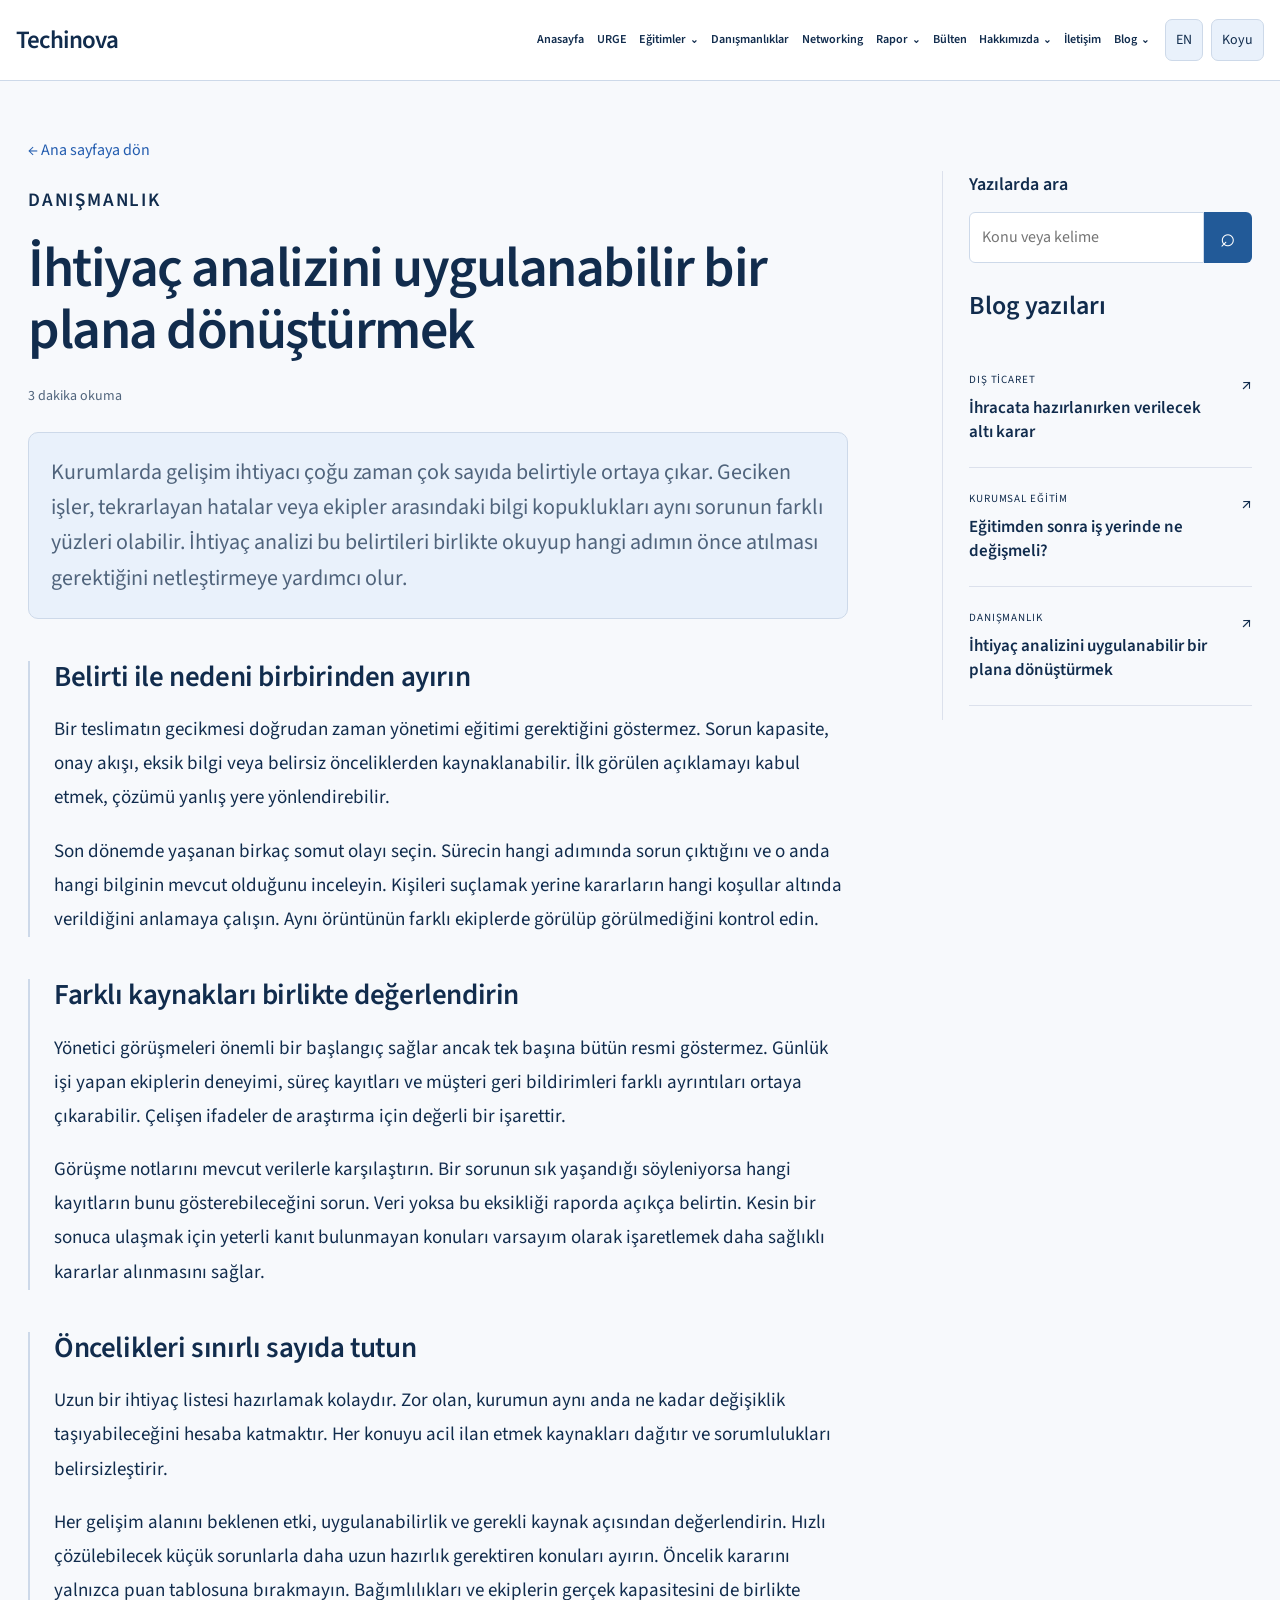
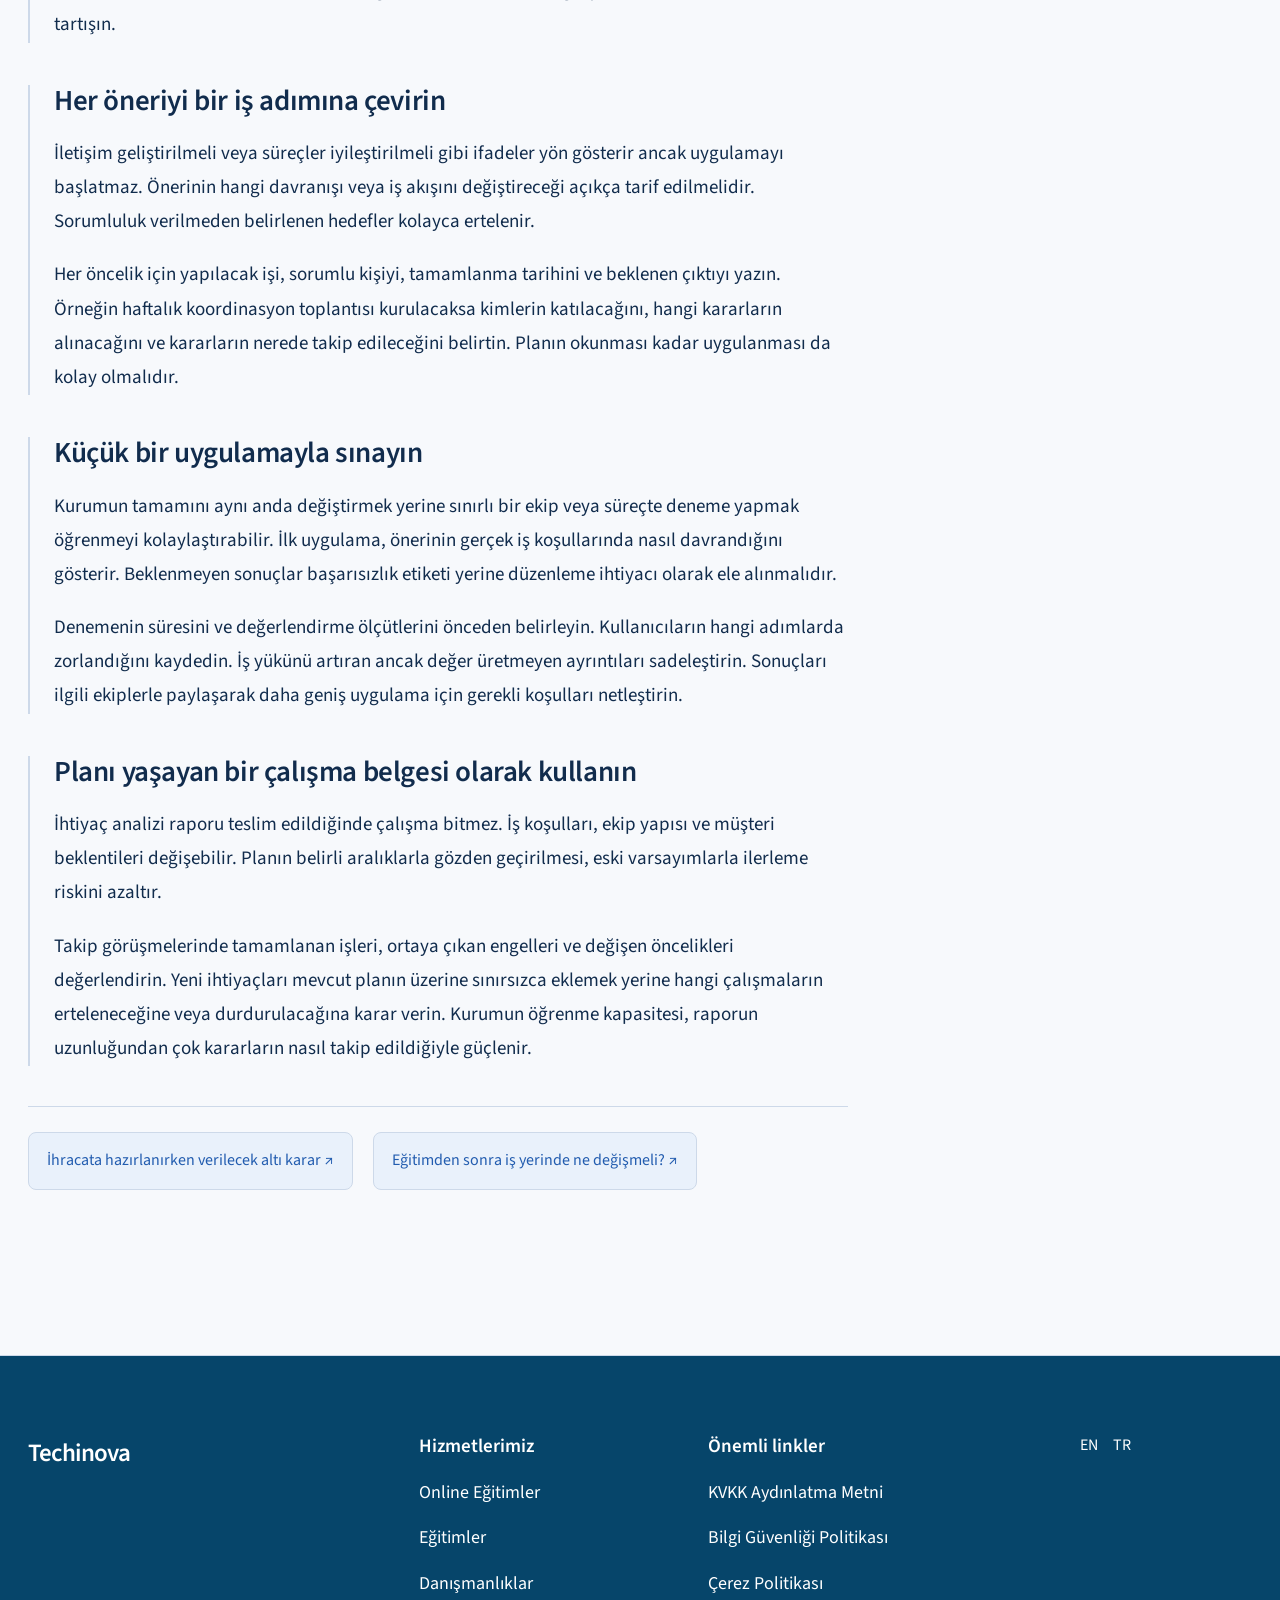
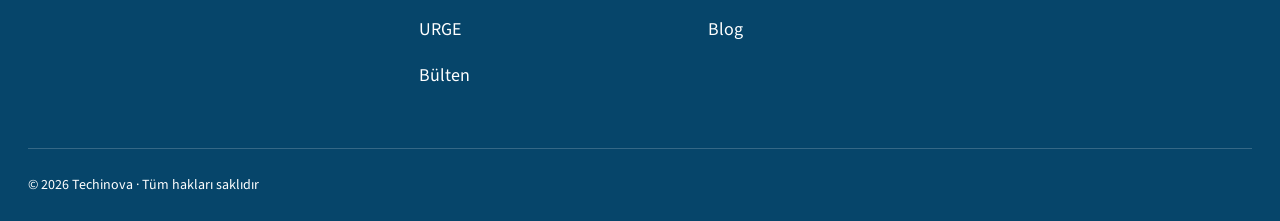
==== commit 79b83577: "Add files via upload" ====
--- a/blog-analiz.html
+++ b/blog-analiz.html
@@ -1,88 +1 @@
-<!doctype html><html lang="tr"><head><meta charset="utf-8"><meta name="viewport" content="width=device-width, initial-scale=1"><title>Güçlü bir gelişim planı, doğru ihtiyaç analiziyle başlar | İnovakademi</title><meta name="description" content="İnovakademi: Kurumsal eğitim, danışmanlık ve dış ticarette deneyimle gelişen çözümler."><meta name="theme-color" content="#101f46"><style>
-@font-face {
-  font-family: 'Newsreader';
-  font-style: normal;
-  font-weight: 400;
-  font-display: swap;
-  src: url(font-0.woff2) format('woff2');
-}
-@font-face {
-  font-family: 'Newsreader';
-  font-style: normal;
-  font-weight: 500;
-  font-display: swap;
-  src: url(font-1.woff2) format('woff2');
-}
-@font-face {
-  font-family: 'Source Sans 3';
-  font-style: normal;
-  font-weight: 400;
-  font-display: swap;
-  src: url(font-2.woff2) format('woff2');
-}
-@font-face {
-  font-family: 'Source Sans 3';
-  font-style: normal;
-  font-weight: 500;
-  font-display: swap;
-  src: url(font-3.woff2) format('woff2');
-}
-@font-face {
-  font-family: 'Source Sans 3';
-  font-style: normal;
-  font-weight: 600;
-  font-display: swap;
-  src: url(font-4.woff2) format('woff2');
-}
-@font-face {
-  font-family: 'Source Sans 3';
-  font-style: normal;
-  font-weight: 700;
-  font-display: swap;
-  src: url(font-5.woff2) format('woff2');
-}
-/* Marka renklerini buradan değiştirebilirsiniz. */
-:root{--navy:#101f46;--ink:#172541;--blue:#335fff;--muted:#58657c;--paper:#f4f6fa;--line:#dce2ed;--radius:22px}*{box-sizing:border-box}html{scroll-behavior:smooth;scroll-padding-top:100px}body{margin:0;font-family:Arial,Helvetica,sans-serif;color:var(--ink);background:white;line-height:1.65}a{color:inherit;text-decoration:none}button{font:inherit}a:focus-visible,button:focus-visible{outline:3px solid #557cff;outline-offset:6px}a:hover{color:#335fff}.wrap{width:min(1180px,calc(100% - 64px));margin:auto}.skip{position:absolute;left:20px;top:-100px;background:white;padding:12px;z-index:99}.skip:focus{top:10px}header{position:sticky;top:0;background:#fffffff5;backdrop-filter:blur(16px);z-index:20;border-bottom:1px solid var(--line)}.nav{min-height:88px;display:flex;align-items:center;justify-content:space-between;gap:30px}.brand{font-size:27px;font-weight:800;letter-spacing:-1.3px;line-height:1}.brand span{color:var(--blue)}.brand small{display:block;font-size:10px;letter-spacing:3.1px;font-weight:500;margin-top:9px}nav{display:flex;align-items:center;gap:27px;font-size:14px}.menu{display:none;background:white;border:1px solid var(--line);border-radius:8px;padding:8px 12px}.button{display:inline-flex;align-items:center;justify-content:center;gap:22px;background:var(--blue);color:white;border-radius:9px;padding:14px 22px;font-size:14px;font-weight:bold;transition:transform .2s,background .2s}.button:hover{background:#254bda;color:white;transform:translateY(-2px)}.button.light{background:white;color:var(--navy)}.hero{background:var(--navy);color:white;overflow:hidden;position:relative}.hero-inner{padding:95px 0 65px;position:relative}.eyebrow{text-transform:uppercase;letter-spacing:2.5px;font-size:12px;font-weight:bold;display:block;margin-bottom:24px;color:#506380}.hero .eyebrow{color:#b8c8ef}.hero h1{font-size:clamp(44px,5.4vw,74px);line-height:1.08;letter-spacing:-3px;max-width:800px;margin:0 0 28px;font-weight:500}.hero h1 em{font-style:normal;color:#9cb6ff}.hero p{color:#c5cfe2;max-width:555px;font-size:17px;margin:0 0 32px}.actions{display:flex;gap:24px;align-items:center;flex-wrap:wrap}.text-link{font-size:14px;font-weight:bold;border-bottom:1px solid #94a3c2;padding:9px 0}.hero-bottom{display:flex;justify-content:space-between;gap:20px;border-top:1px solid #ffffff26;margin-top:75px;padding-top:23px;color:#c5cfe2;font-size:12px;letter-spacing:1px}.orbit{position:absolute;right:-275px;top:25px;width:720px;height:720px;border:1px solid #ffffff20;border-radius:50%;pointer-events:none}.orbit:before,.orbit:after{content:'';position:absolute;inset:65px;border:1px solid #ffffff20;border-radius:50%}.orbit:after{inset:135px;border-color:#789cff66}.hero-inner>*{position:relative}.section{padding:90px 0}.section-head{display:flex;justify-content:space-between;align-items:end;gap:32px;margin-bottom:36px}h2{font-size:clamp(30px,3.2vw,44px);line-height:1.2;letter-spacing:-1.4px;font-weight:500;margin:0}h3{line-height:1.35;letter-spacing:-.5px}p{color:var(--muted)}.section-head p{max-width:390px;margin:0;font-size:15px}.stats{display:grid;grid-template-columns:repeat(3,1fr);border-bottom:1px solid var(--line);padding:48px 0;gap:40px}.stat{border-right:1px solid var(--line);padding-right:24px}.stat:last-child{border:0}.stat strong{display:block;font-size:46px;font-weight:500;line-height:1.2;letter-spacing:-2px}.stat span{display:block;margin-top:10px;font-size:14px;color:var(--muted)}.grid{display:grid;grid-template-columns:repeat(3,1fr);gap:23px}.service{padding:30px;background:var(--paper);border-radius:var(--radius)}.number{font-size:13px;color:var(--blue);font-weight:bold}.service h3{font-size:23px;margin:36px 0 14px}.service p{font-size:15px;margin:0}.tinted{background:var(--paper)}.event{display:flex;align-items:center;gap:28px;padding:28px 0;border-top:1px solid #d4dce8}.date{flex-shrink:0;width:76px;text-align:center;background:white;border:1px solid var(--line);border-radius:12px;padding:9px}.date strong{font-size:29px;line-height:1.2;display:block;font-weight:500}.date span{font-size:12px;color:var(--muted)}.event-info{flex:1}.meta{color:var(--muted);font-size:12px;letter-spacing:.7px}.event h3{font-size:23px;font-weight:500;margin:7px 0}.event .arrow{width:42px;height:42px;border:1px solid #c8d2e1;border-radius:50%;display:grid;place-items:center;font-size:20px}.event:hover h3{color:var(--blue)}.note{font-size:13px;color:var(--muted);margin-top:24px}.blog-card{border:1px solid var(--line);border-radius:var(--radius);overflow:hidden;transition:transform .2s}.blog-card:hover{transform:translateY(-5px)}.blog-art{height:190px;background:var(--navy);padding:26px;display:flex;justify-content:space-between;align-items:end;color:white;font-size:35px;letter-spacing:-1px;line-height:1.1}.blog-art b{align-self:start;font-size:12px;letter-spacing:2px;font-weight:normal}.blog-art.two{background:#dce6f7;color:var(--navy)}.blog-art.three{background:#345bf0}.blog-copy{padding:25px}.blog-copy h3{font-size:21px;font-weight:500;margin:12px 0 24px}.blog-copy .read{font-size:14px;font-weight:bold}.cta{background:var(--navy);color:white;border-radius:var(--radius);padding:46px;display:flex;align-items:center;justify-content:space-between;gap:35px;margin-bottom:75px}.cta p{color:#bdc9e0;margin-bottom:0}.cta h2{font-size:34px}footer{padding:60px 0 25px;background:#f4f6fa}.footer-grid{display:grid;grid-template-columns:2fr 1fr 1fr;gap:45px}.footer-grid p{max-width:360px;font-size:14px}.footer-grid h3{font-size:14px;margin:0 0 20px}.footer-grid a:not(.brand){display:block;font-size:14px;color:var(--muted);margin-bottom:10px}.legal{margin-top:50px;padding-top:22px;border-top:1px solid var(--line);display:flex;justify-content:space-between;gap:20px;color:var(--muted);font-size:12px}.article{max-width:780px;padding-top:60px;padding-bottom:80px;min-height:60vh}.article h1{font-size:clamp(34px,5vw,54px);line-height:1.12;letter-spacing:-1.8px;font-weight:500}.article h2{font-size:26px;margin:36px 0 16px}.article p,.article li{font-size:17px;color:var(--muted)}.demo{background:#ecf1ff;border-left:3px solid var(--blue);padding:16px 20px;font-size:14px;margin:30px 0}.hero h1,.hero p,.hero .actions{animation:arrive .85s both}.hero p{animation-delay:.1s}.hero .actions{animation-delay:.2s}@keyframes arrive{from{opacity:0;transform:translateY(15px)}to{opacity:1;transform:none}}@media(max-width:900px){nav{gap:15px}.nav{gap:15px}.hero h1{max-width:650px}.grid{gap:15px}.service{padding:24px}.section{padding:65px 0}.section-head{align-items:start;flex-direction:column}.hero-inner{padding-top:70px}}@media(max-width:700px){.wrap{width:calc(100% - 36px)}.nav{min-height:76px;flex-wrap:wrap}.brand{font-size:24px}.menu{display:block}nav{width:100%;flex-direction:column;align-items:stretch;padding-bottom:20px;gap:0}nav a{padding:12px 0}html.js nav{display:none}html.js nav.open{display:flex}.hero-inner{padding:55px 0 30px}.hero h1{font-size:46px;letter-spacing:-2px}.hero p{font-size:16px}.hero-bottom{margin-top:45px;flex-direction:column;font-size:11px}.orbit{right:-520px}.stats{gap:22px;grid-template-columns:1fr;padding:35px 0}.stat{border-right:0;border-bottom:1px solid var(--line);padding-bottom:22px}.stat strong{font-size:39px}.stat:last-child{padding-bottom:0}.grid{grid-template-columns:1fr;gap:20px}.service h3{margin-top:20px}.event{gap:16px}.event h3{font-size:19px}.event .arrow{display:none}.date{width:65px}.cta{padding:28px;flex-direction:column;align-items:start;margin-bottom:45px}.cta h2{font-size:29px}.footer-grid{grid-template-columns:1fr 1fr;gap:28px}.footer-grid>div:first-child{grid-column:1/-1}.legal{flex-direction:column}.section{padding:50px 0}}@media(prefers-reduced-motion:reduce){html{scroll-behavior:auto}*,*:before,*:after{animation:none!important;transition:none!important}}
-
-
-/* Eylül 2026 — video açılışı ve editoryal tipografi */
-:root{--blue:#284d7b;--navy:#122442;--ink:#182c43;--paper:#f2f4f5;--muted:#586775;--line:#d3dbe1;--radius:5px}body{font-family:'Source Sans 3',Arial,sans-serif;font-size:18px}h1,h2,.stat strong{font-family:'Newsreader',Georgia,serif;font-weight:400;font-optical-sizing:auto}h2{font-size:clamp(34px,3.5vw,49px);letter-spacing:-1px}.wrap{width:min(1240px,calc(100% - 72px))}.brand{font-family:'Source Sans 3',Arial,sans-serif;letter-spacing:-1.3px}.brand small{font-size:10px;letter-spacing:2.7px}nav{font-size:16px;gap:28px}.button{border-radius:3px;font-size:16px;font-weight:600;padding:13px 22px;gap:20px}.eyebrow{font-size:13px;letter-spacing:1.8px;font-weight:600}.section{padding:84px 0}.section-head p{font-size:18px}.hero{margin:18px;border:8px solid var(--navy);border-radius:3px;background:#14293d;isolation:isolate}.hero-video{position:absolute;inset:0;width:100%;height:100%;object-fit:cover;object-position:50% 50%;z-index:-3}.hero:after{content:'';position:absolute;inset:0;z-index:-2;background:linear-gradient(90deg,rgba(6,20,35,.85),rgba(6,20,35,.47) 56%,rgba(6,20,35,.17)),linear-gradient(0deg,rgba(6,20,35,.75),transparent 60%);pointer-events:none}.hero-inner{min-height:min(780px,calc(100svh - 140px));padding:80px 0 30px;display:flex;flex-direction:column;justify-content:center}.hero .eyebrow{color:#e3eaf0}.hero h1{font-size:clamp(58px,6.5vw,94px);line-height:1.01;letter-spacing:-2.8px;max-width:850px;margin:0 0 25px;text-wrap:balance}.hero h1 em{color:#fff;font-style:normal}.hero p{color:#e2e7eb;font-size:20px;max-width:580px;line-height:1.55}.hero .actions{gap:28px}.hero .text-link{color:white;font-size:16px}.hero-bottom{margin-top:70px;padding-top:20px;color:#e2e7eb;align-items:center;letter-spacing:.4px;font-size:14px}.video-toggle{color:white;background:#0c203955;border:1px solid #ffffff70;border-radius:3px;padding:9px 15px;cursor:pointer;font-size:14px;min-height:44px}.video-toggle:hover{background:#10233e}.video-status{font-size:13px;color:#e2e7eb;max-width:270px}.video-tools{display:flex;align-items:center;gap:15px}.reading-strip{display:grid;grid-template-columns:170px 1fr 1fr 1fr;gap:27px;padding-top:28px;padding-bottom:30px;border-bottom:1px solid var(--line)}.reading-label{color:var(--muted);font-size:13px;letter-spacing:1.3px;padding-top:5px}.reading-strip a{display:block;border-left:1px solid var(--line);padding-left:25px;font-size:18px;line-height:1.3}.reading-strip a span{display:block;font-size:12px;letter-spacing:1px;color:var(--muted);margin-bottom:9px}.reading-strip a b{font-weight:500}.stats{padding:50px 0 42px}.stat strong{font-size:53px;letter-spacing:-1px}.stat span{font-size:16px}.service{border-radius:0;background:none;padding:25px 30px 10px 0;border-top:2px solid var(--navy)}.service h3{font-family:'Newsreader',Georgia,serif;font-size:31px;line-height:1.14;font-weight:400;margin:25px 0 18px}.service p{font-size:18px}.number{font-size:13px;letter-spacing:.8px}.event h3{font-size:24px;font-weight:500;letter-spacing:-.3px}.meta{font-size:13px;letter-spacing:.5px}.date{border-radius:3px}.date strong{font-family:'Newsreader',Georgia,serif;font-size:34px}.event .arrow{border-radius:0;border:0;font-size:25px}.blog-card{border:0;border-top:1px solid var(--line);border-radius:0}.blog-card:hover{transform:none}.blog-art{height:auto;min-height:92px;background:transparent!important;color:var(--muted)!important;border-bottom:1px solid var(--line);padding:20px 0;align-items:center;font-family:'Newsreader',Georgia,serif;font-size:26px}.blog-art b{font-family:'Source Sans 3',Arial,sans-serif;align-self:center;color:var(--muted);font-size:14px}.blog-copy{padding:24px 0}.blog-copy h3{font-family:'Newsreader',Georgia,serif;font-size:29px;letter-spacing:-.4px;line-height:1.15}.blog-copy .read{font-size:16px;font-weight:500}.cta{border-radius:3px;padding:48px;align-items:stretch}.cta h2{font-size:43px}.contact-intro{flex:1;min-width:0}.contact-options{min-width:300px;display:grid;gap:0}.contact-card{display:flex;flex-direction:column;gap:6px;color:#fff;border-bottom:1px solid #ffffff40;padding:16px 0}.contact-card:hover{color:#d1e2f4}.contact-card strong{font-size:24px;font-weight:400;overflow-wrap:anywhere}.contact-label{font-size:12px;letter-spacing:1.7px;display:flex;justify-content:space-between}.contact-card>span:last-child{font-size:14px;color:#c4d1e2}.contact-intro .contact-demo{font-size:13px;color:#c4d1e2;margin-top:22px}.footer-grid p,.footer-grid a:not(.brand){font-size:16px}.footer-grid h3{font-size:16px}.article h1{font-size:clamp(42px,5vw,66px);letter-spacing:-1.4px}.article p,.article li{font-size:19px}.article h2{font-size:32px}.note{font-size:14px}a:focus-visible,button:focus-visible{outline:3px solid #6b9bd0;outline-offset:4px}.hero h1,.hero p,.hero .actions{animation:none}@media(max-width:1000px){nav{gap:16px;font-size:14px}.hero-inner{min-height:660px}.reading-strip{grid-template-columns:1fr 1fr 1fr}.reading-label{grid-column:1/-1}.reading-strip a:first-of-type{border:0;padding-left:0}.cta{flex-direction:column}.contact-options{grid-template-columns:1fr 1fr;gap:24px}}@media(max-width:700px){.wrap{width:calc(100% - 36px)}.hero{margin:8px;border-width:5px}.hero-inner{min-height:660px;padding:50px 0 24px}.hero h1{font-size:clamp(47px,11vw,64px);letter-spacing:-1.4px;line-height:1.04}.hero p{font-size:18px}.hero-bottom{margin-top:40px;align-items:start;gap:18px}.hero-bottom>span{font-size:12px}.hero .actions{gap:18px}.hero-video{object-position:60% center}.reading-strip{grid-template-columns:1fr;gap:0;padding:20px 0}.reading-label{padding-bottom:15px}.reading-strip a,.reading-strip a:first-of-type{border:0;border-top:1px solid var(--line);padding:14px 0;display:block}.reading-strip a span{margin-bottom:5px}.section{padding:52px 0}.service{padding:22px 0 10px}.cta{padding:28px}.cta h2{font-size:35px}.contact-options{grid-template-columns:1fr;min-width:0;gap:0}.video-tools{align-items:start;flex-direction:column;gap:6px}.stat strong{font-size:47px}.section-head p{font-size:17px}nav{font-size:16px}.article{padding-top:40px}.article h1{overflow-wrap:anywhere}}@media(prefers-reduced-motion:reduce){html{scroll-behavior:auto}}
-
-
-/* Mavi tonlar, hafif cam yüzeyler ve geniş yazı slaytı */
-:root{--blue:#2761b6;--navy:#102b53;--paper:#eef4fb;--line:#c9d8eb}.hero{border-color:#173963}.hero:after{background:linear-gradient(90deg,rgba(5,22,44,.53),rgba(9,33,57,.20) 57%,rgba(9,33,57,.04)),linear-gradient(0deg,rgba(8,29,51,.38),transparent 48%)}.hero h1{text-shadow:0 2px 22px #071a3266}.hero p{text-shadow:0 1px 8px #071a32;color:white}.hero .eyebrow{text-shadow:0 1px 6px #071a32}.hero .actions{width:fit-content;background:#16365930;backdrop-filter:blur(12px);-webkit-backdrop-filter:blur(12px);border:1px solid #ffffff55;border-radius:12px;padding:12px 16px}.video-toggle{background:#17375855;backdrop-filter:blur(12px)}.stats{background:linear-gradient(115deg,#eff6ff,#e4edfa);border:1px solid #cedcf0;border-radius:14px;margin-top:35px;padding:35px}.stat strong{color:#173e76}.stat span{color:#405775}.section-head h2{color:#12335f}.service{padding:28px;background:linear-gradient(145deg,#f6faff,#eaf2ff);border:1px solid #d0def0;border-top:3px solid #457fc4;border-radius:12px;transition:transform .22s,box-shadow .22s}.service:hover{transform:translateY(-4px);box-shadow:0 16px 30px #193d7210}.service:nth-child(2){background:linear-gradient(145deg,#16355f,#214c7c);color:white;border-color:#315d8f}.service:nth-child(2) p{color:#d8e5f5}.service:nth-child(2) .number{color:#b9d7ff}.service h3{font-size:29px}.tinted{background:linear-gradient(110deg,#e8f1fc,#f5f8fd)}.event{transition:background .2s,padding .2s}.event:hover{background:#dbe9fa;padding-left:12px;padding-right:12px}.date{border-color:#bcd1ec;background:#fafdff;color:#204e89}.blog-card{border-radius:10px;background:#f0f5fc;border:1px solid #d5e2f3;transition:box-shadow .2s,transform .2s}.blog-card:hover{transform:translateY(-3px);box-shadow:0 12px 24px #16376012}.blog-art{padding:20px;color:#204f88!important;background:#e4eefb!important}.blog-copy{padding:24px}.cta{background:linear-gradient(115deg,#10294c,#214f85);border-radius:14px}.contact-card{padding:17px 20px;background:#ffffff0b;backdrop-filter:blur(10px);border:1px solid #ffffff25;border-radius:10px}.contact-options{gap:12px}.contact-card:hover{background:#ffffff17}footer{background:#eaf1fa}.feature-wrap{padding-top:38px;padding-bottom:5px}.wide-slider{background:linear-gradient(110deg,#102c55,#214c7c);border:1px solid #365d8d;border-radius:15px;overflow:hidden;box-shadow:0 16px 35px #14345c15;color:white}.wide-slide{display:grid;grid-template-columns:1fr 42%;min-height:285px;align-items:stretch;color:white}.wide-slide[hidden]{display:none}.wide-slide:hover{color:white}.wide-copy{padding:35px 42px;display:flex;flex-direction:column;justify-content:center;align-items:start}.wide-copy .meta{color:#bdd7fa;letter-spacing:1.7px}.wide-copy h2{font-size:clamp(30px,3vw,43px);line-height:1.12;margin:14px 0;max-width:540px;color:#fff}.wide-copy p{color:#d7e6f9;font-size:17px;margin:0 0 20px;max-width:520px}.wide-copy .read-more{font-size:16px;border-bottom:1px solid #a5c8f1;padding-bottom:4px}.wide-slide:hover .read-more{border-color:white}.wide-image{position:relative;min-height:285px;background:#244a72;overflow:hidden}.wide-image img{position:absolute;width:100%;height:100%;object-fit:cover;transition:transform .5s}.wide-slide:hover img{transform:scale(1.025)}.wide-image:after{content:'';position:absolute;inset:0;background:linear-gradient(90deg,#17365b45,transparent 65%)}.wide-controls{display:flex;justify-content:space-between;align-items:center;gap:16px;padding:11px 25px;background:#ffffff0b;backdrop-filter:blur(15px);border-top:1px solid #ffffff25}.wide-dots{display:flex;gap:7px}.wide-controls button{min-height:40px;min-width:40px;border:1px solid #ffffff40;background:transparent;color:white;border-radius:7px;cursor:pointer;font:inherit;font-size:14px;padding:7px 12px}.wide-controls button:hover{background:#ffffff18}.wide-controls button[aria-current="true"]{background:#e1edff;color:#143760}.wide-actions{display:flex;gap:8px}.wide-slide:focus-visible{outline-offset:-5px}.wide-status{font-size:14px;color:#d7e6f9;margin-left:12px}@media(max-width:700px){.hero .actions{padding:12px;gap:16px}.hero .text-link{font-size:14px}.stats{padding:25px;gap:20px}.feature-wrap{padding-top:23px}.wide-slide{grid-template-columns:1fr}.wide-copy{padding:26px;order:2}.wide-image{min-height:185px;order:1}.wide-copy h2{font-size:32px}.wide-copy p{font-size:16px}.wide-controls{padding:10px 12px;flex-wrap:wrap;gap:8px}.wide-status{display:none}.wide-actions{gap:5px}.wide-controls button{padding:7px 9px}.service{padding:25px}.contact-card{padding:18px}.hero-inner{min-height:660px}}@media(prefers-reduced-motion:reduce){.wide-image img,.service,.blog-card,.event{transition:none}}
-
-</style></head><body><a class="skip" href="#main">İçeriğe geç</a><header><div class="wrap nav"><a class="brand" href="index.html" aria-label="İnovakademi ana sayfa">inov<span>akademi</span><small>EĞİTİM & DANIŞMANLIK</small></a><button class="menu" type="button" aria-expanded="false" aria-controls="navigation">Menü</button><nav id="navigation" aria-label="Ana gezinme"><a href="index.html#hakkimizda">Hakkımızda</a><a href="index.html#uzmanlik">Uzmanlık Alanları</a><a href="index.html#etkinlikler">Etkinlikler</a><a href="index.html#blog">Blog</a><a class="button" href="index.html#iletisim">İletişim ↗</a></nav></div></header><main id="main" class="wrap article"><a class="text-link" href="index.html#blog">← Yazılara dön</a><h1>Güçlü bir gelişim planı, doğru ihtiyaç analiziyle başlar</h1><span class="meta">DANIŞMANLIK</span><div class="demo">Bu yazı site taslağı için hazırlanmış örnek içeriktir; kurumun yayımlanmış yazısı değildir.</div><h2>Mevcut durumu birlikte okuyun</h2><p>Yönetici görüşmeleri, ekip geri bildirimleri ve mevcut süreç verileri birbirini tamamlar. Tek bir bakış açısıyla karar vermekten kaçının.</p><h2>Öncelik sırasını netleştirin</h2><p>Her gelişim alanını aynı anda ele almak yerine etki ve uygulanabilirlik açısından değerlendirin.</p><h2>Planı somutlaştırın</h2><p>Her öncelik için sorumlu, zaman aralığı ve takip göstergesi belirleyin. Planı düzenli aralıklarla gözden geçirin.</p></main><footer><div class="wrap"><div class="footer-grid"><div><a class="brand" href="index.html">inov<span>akademi</span><small>EĞİTİM & DANIŞMANLIK</small></a><p>Bilgiyi yetkinliğe, deneyimi gelişime dönüştüren eğitim ve danışmanlık.</p></div><div><h3>İnovakademi</h3><a href="index.html#hakkimizda">Hakkımızda</a><a href="index.html#uzmanlik">Uzmanlık Alanları</a><a href="index.html#etkinlikler">Etkinlik Takvimi</a><a href="index.html#blog">Bilgi & İçgörü</a></div><div><h3>Bağlantılar</h3><a href="https://inovakademi.com/" target="_blank" rel="noopener noreferrer">Mevcut web sitesi ↗</a><a href="https://inovakademi.com/wp-content/uploads/2026/08/Inovakademi-Egitim-Katalogu-2026.pdf" target="_blank" rel="noopener noreferrer">2026 Eğitim Kataloğu ↗</a></div></div><div class="legal"><span>© 2026 İnovakademi · Tanıtım taslağı</span><span>Eğitim. Danışmanlık. Dış Ticaret.</span></div></div></footer><script>
-// Menü, klavye kullanımı ve ekrana girince çalışan deneyim sayacı.
-document.documentElement.classList.add('js');
-const menu = document.querySelector('.menu');
-const nav = document.querySelector('#navigation');
-function closeMenu(){nav.classList.remove('open');menu.setAttribute('aria-expanded','false');menu.textContent='Menü';}
-menu.addEventListener('click',()=>{const open=nav.classList.toggle('open');menu.setAttribute('aria-expanded',String(open));menu.textContent=open?'Kapat':'Menü';});
-nav.querySelectorAll('a').forEach(a=>a.addEventListener('click',closeMenu));
-document.addEventListener('keydown',e=>{if(e.key==='Escape' && nav.classList.contains('open')){closeMenu();menu.focus();}});
-const reduced=window.matchMedia('(prefers-reduced-motion: reduce)').matches;
-const count=document.querySelector('[data-count]');
-if(count && !reduced && 'IntersectionObserver' in window){const observer=new IntersectionObserver(entries=>{if(!entries[0].isIntersecting)return;observer.disconnect();let start;const target=Number(count.dataset.count);function tick(now){if(!start)start=now;const t=Math.min((now-start)/1000,1);count.textContent=Math.round(target*(1-Math.pow(1-t,3)))+'+';if(t<1)requestAnimationFrame(tick);}requestAnimationFrame(tick);},{threshold:.6});observer.observe(count);}
-
-
-// Video dekoratiftir; ses, hareket ve veri tercihlerine saygı gösterir.
-const video=document.querySelector('.hero-video');
-if(video){
- const control=document.querySelector('.video-toggle');
- const status=document.querySelector('.video-status');
- const media=window.matchMedia('(prefers-reduced-motion: reduce)');
- let userPaused=false,started=false;
- function label(){control.textContent=video.paused?'Videoyu oynat':'Videoyu duraklat';control.setAttribute('aria-label',control.textContent);}
- async function play(){if(!started){video.src=video.dataset.src;started=true;}video.muted=true;try{await video.play();status.textContent='';}catch(e){status.textContent='Video için oynat düğmesine basın.';}label();}
- control.hidden=false;
- control.addEventListener('click',()=>{if(video.paused){userPaused=false;play();}else{userPaused=true;video.pause();}});
- video.addEventListener('play',label);video.addEventListener('pause',label);
- video.addEventListener('error',()=>{status.textContent='Video yüklenemedi; kapak görseli gösteriliyor.';video.removeAttribute('src');video.load();started=false;userPaused=true;label();});
- if(!media.matches && !navigator.connection?.saveData)play();
- document.addEventListener('visibilitychange',()=>{if(document.hidden)video.pause();else if(started && !userPaused && !media.matches)play();});
- media.addEventListener('change',e=>{if(e.matches)video.pause();});
- label();
-}
-
-</script></body></html>+<!doctype html><html lang="tr"><head><meta charset="utf-8"><meta name="viewport" content="width=device-width,initial-scale=1"><meta http-equiv="refresh" content="0;url=index.html#article/analysis"><title>Techinova</title></head><body><a href="index.html#article/analysis">Techinova — Sayfaya devam et</a></body></html>
